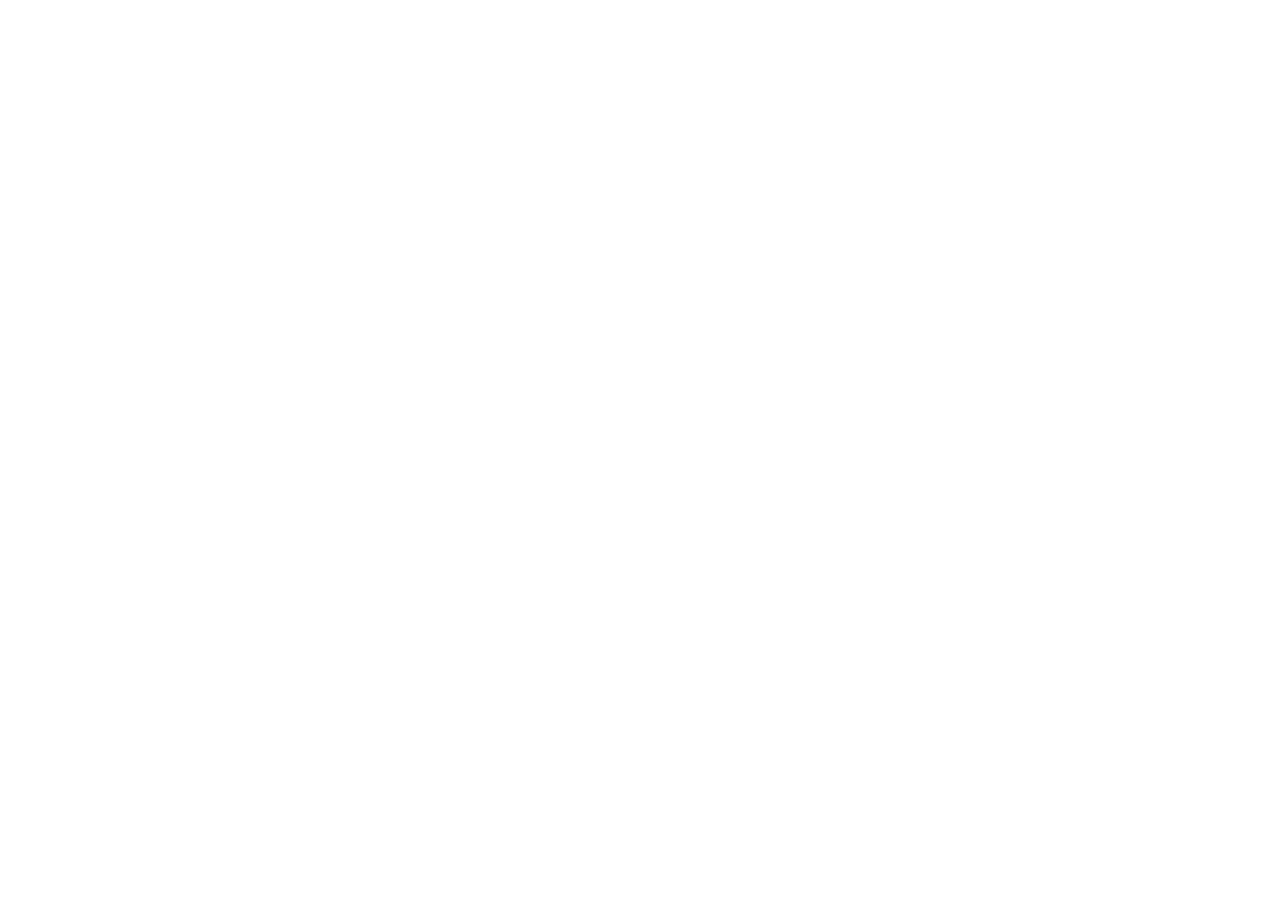
==== index.html @ 0c4cf664 "Created index.html and index.css" ====
<!DOCTYPE html>
<html lang="en">
<head>
    <meta charset="UTF-8">
    <meta name="viewport" content="width=device-width, initial-scale=1, shrink-to-fit=no">

    <link href="https://fonts.googleapis.com/css?family=Open+Sans&display=swap" rel="stylesheet">
    <link rel="stylesheet" href="css/index.css" />


    <title>Welcome to postit!</title>
</head>

<body>

</body>
</html>
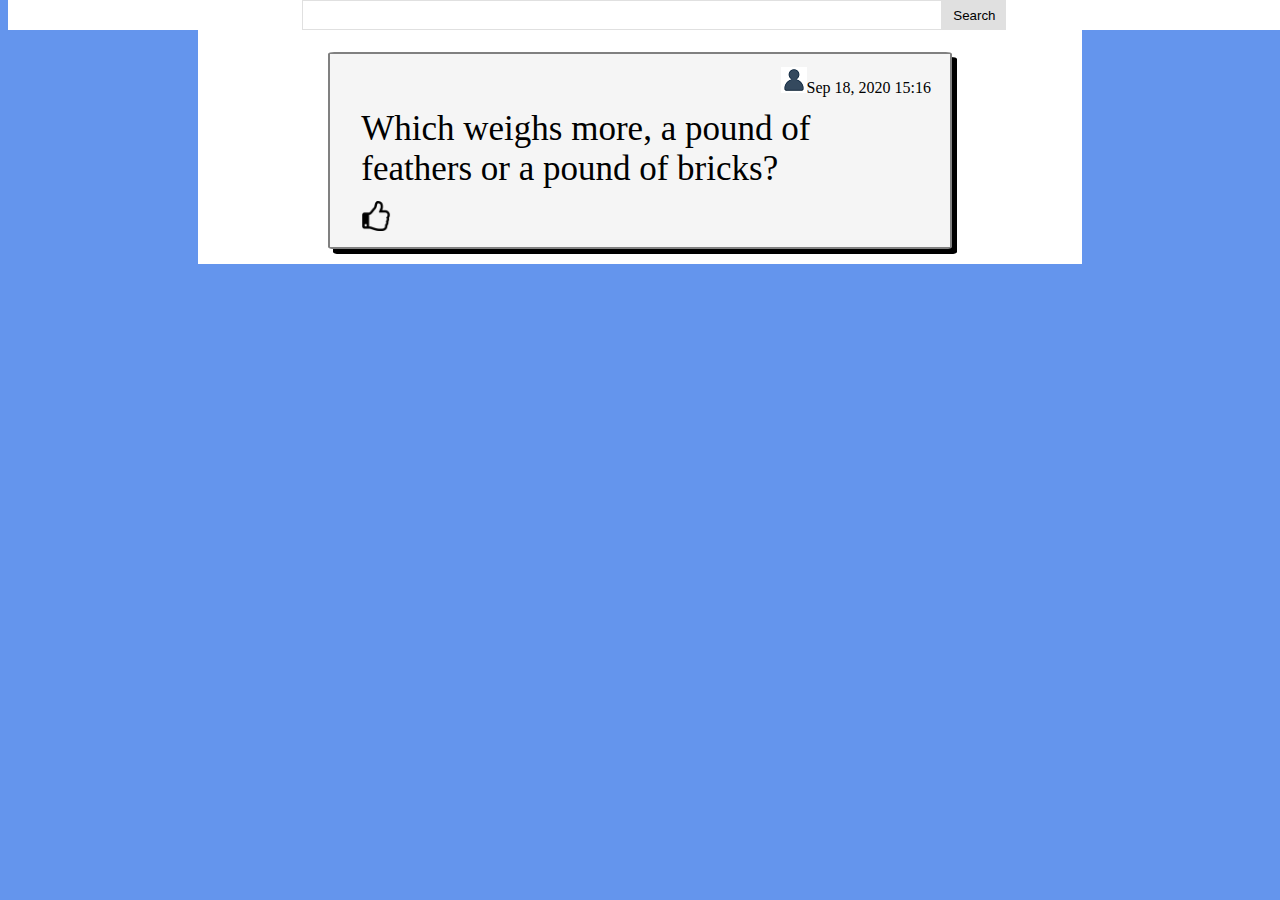
==== commit 5f6a7cd1: "index.css and index.html heavily edited" ====
--- a/index.html
+++ b/index.html
@@ -8,10 +8,27 @@
     <link rel="stylesheet" href="css/index.css" />
 
 
-    <title>Welcome to postit!</title>
+    <title>Postit!</title>
 </head>
 
 <body>
+    <header>
+        <nav>
+            <div class="search-container">
+                <input type="text"/><button>Search</button>
+            </div>
+        </nav>    
+    </header>
+    <div class="flex-container">
+        <div class="flex-box">
+            <div class="box_header" ><img src="css\user_icon.png">Sep 18, 2020 15:16</div>
+            <div class="box_content">Which weighs more, a pound of feathers or a pound of bricks?</div>
+            <div class="box_footer"><img src="css\thumbsup.png" height="5%" width="5%"></div>
+            
+        </div>
+        
+    </div> 
+    
 
 </body>
 </html>--- a/css/index.css
+++ b/css/index.css
@@ -0,0 +1,127 @@
+body{
+    background-color:cornflowerblue;
+}
+
+header {
+    position: fixed;
+
+    top: 0px;
+
+    width: 100%;
+}
+
+nav {
+    
+
+    display: flex;
+
+    background-color: white;
+
+    align-items: center;
+
+}
+
+nav div{
+
+    height: 30px;
+
+    flex-grow: 4;
+
+    padding: 0px;
+
+}
+nav div.search-container > input {
+
+    box-sizing: border-box;
+
+    height: 30px;
+
+    width: 50%;
+
+    margin-left: 23%;
+
+
+
+
+    padding: 5px;
+
+    border: 1px solid #e0e0e0;
+
+}
+nav div.search-container > button {
+
+    box-sizing: border-box;
+
+    height: 30px;
+
+    width: 5%;
+
+    margin: 0;
+
+
+    padding: 5px;
+
+    border: 1px solid #e0e0e0;
+
+    cursor: pointer;
+
+    background-color: #e0e0e0;
+
+}
+
+.flex-container {
+
+    
+    background-color: white;
+
+
+
+    width: 70%;
+    margin-left: 15%;
+    height: 100%;
+
+
+    display: flex;
+
+    flex-direction: column;
+    display:flex;
+    justify-content:center;
+    align-items:center;
+
+  }
+  .flex-box {
+    
+    background-color: whitesmoke;
+
+      width: 70%;
+    
+      margin-top: 5%;
+      margin-bottom: 15px;
+      border-width: 2px;
+      border-style: solid;
+      border-color: gray;
+      border-radius: 1%;
+      box-shadow:5px 5px;
+  }
+  .box_header {
+    margin-bottom: 2%;
+    margin-right: 3%;
+    margin-top: 2%;
+    text-align: right;
+    width: 97%;
+  }
+  .box_content {
+
+    width: 90%;
+
+    margin-left: 5%;
+    font-size: 35px;
+
+  }
+  .box_footer {
+    margin-bottom: 2%;
+    margin-left: 5%;
+    margin-top: 2%;
+    text-align: left;
+    width: 96%;
+  }
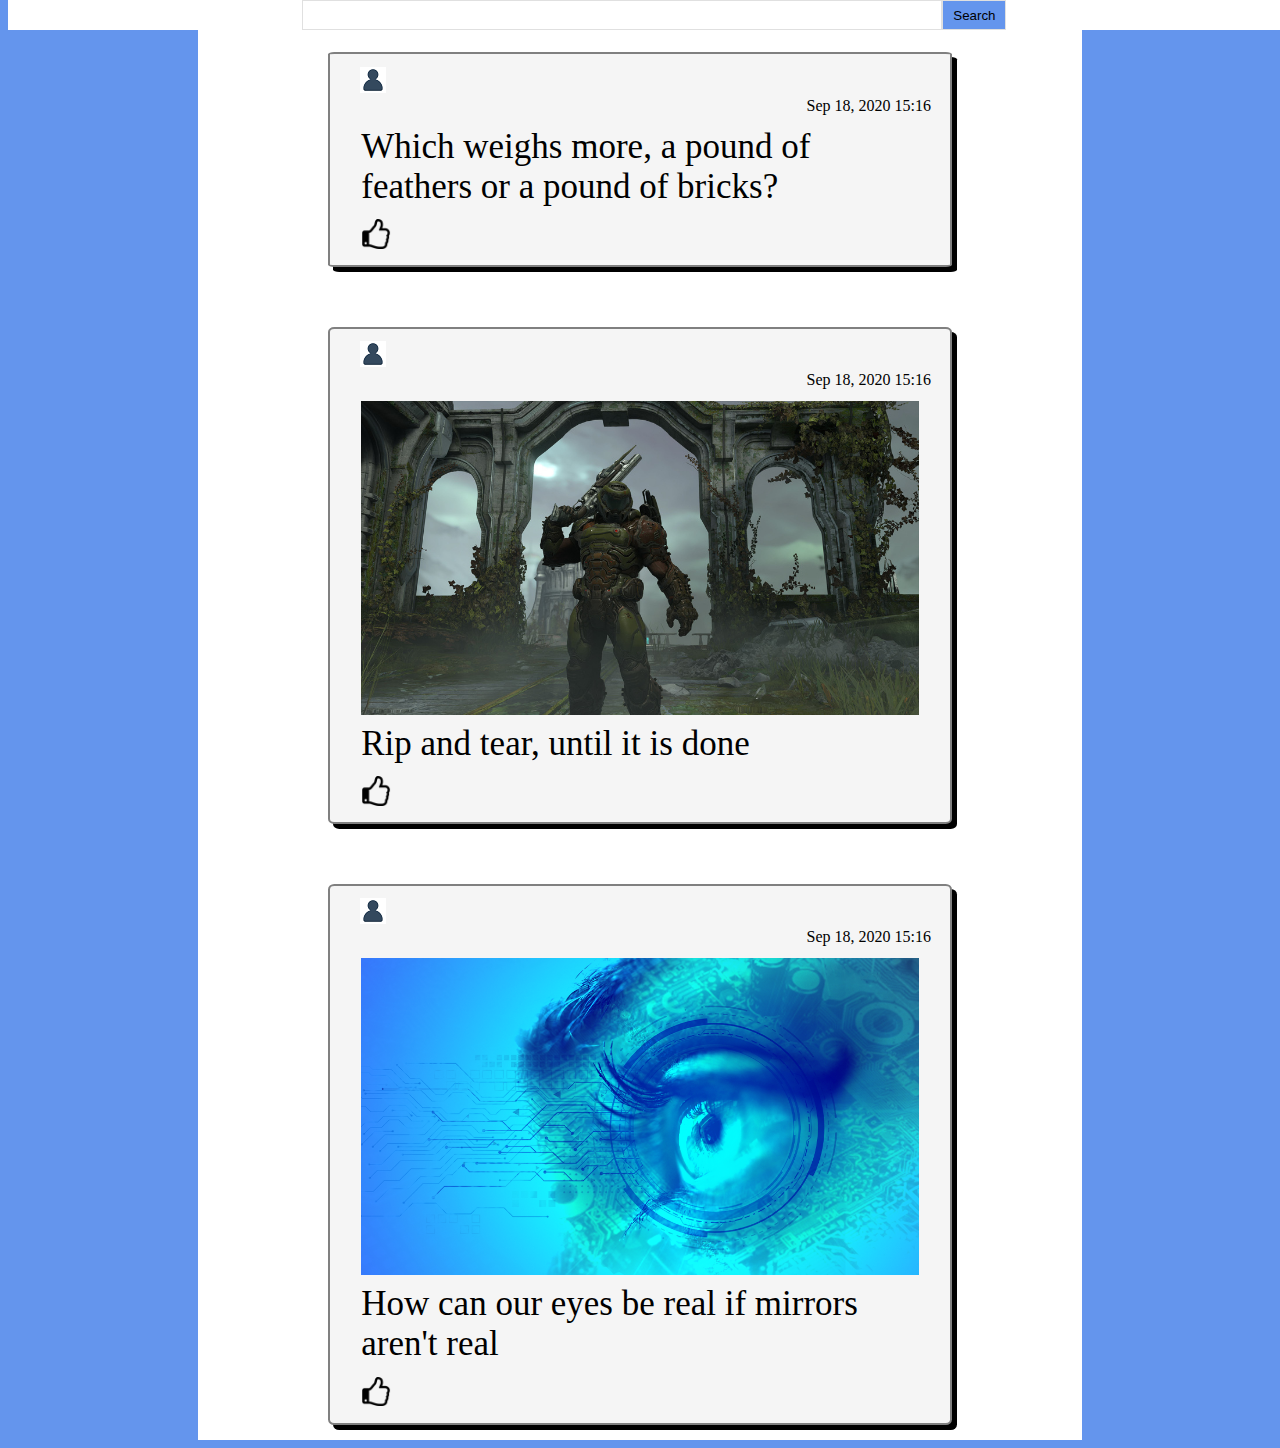
==== commit 6727c028: "made some changes to index.css" ====
--- a/index.html
+++ b/index.html
@@ -21,11 +21,30 @@
     </header>
     <div class="flex-container">
         <div class="flex-box">
-            <div class="box_header" ><img src="css\user_icon.png">Sep 18, 2020 15:16</div>
+            <div class="box_header" id>
+                <div class="box_header_image"><img src="css\user_icon.png" ></div>
+                <div class="box_header_text">Sep 18, 2020 15:16</div>
+            </div>
             <div class="box_content">Which weighs more, a pound of feathers or a pound of bricks?</div>
             <div class="box_footer"><img src="css\thumbsup.png" height="5%" width="5%"></div>
-            
         </div>
+        <div class="flex-box">
+            <div class="box_header" id>
+                <div class="box_header_image"><img src="css\user_icon.png" ></div>
+                <div class="box_header_text">Sep 18, 2020 15:16</div>
+            </div>
+            <div class="box_content"><img src="res\rip and tear.jpg" style="float:center;width:100%;height:100%;object-fit:cover;">Rip and tear, until it is done</div>
+            <div class="box_footer"><img src="css\thumbsup.png" height="5%" width="5%"></div>
+        </div>
+        <div class="flex-box">
+            <div class="box_header" id>
+                <div class="box_header_image"><img src="css\user_icon.png" ></div>
+                <div class="box_header_text">Sep 18, 2020 15:16</div>
+            </div>
+            <div class="box_content"><img src="res\stockimage.png" style="float:center;width:100%;height:100%;object-fit:cover;">How can our eyes be real if mirrors aren't real</div>
+            <div class="box_footer"><img src="css\thumbsup.png" height="5%" width="5%"></div>
+        </div>
+
         
     </div> 
     
--- a/css/index.css
+++ b/css/index.css
@@ -3,6 +3,9 @@
 }
 
 header {
+
+    flex-direction: row;
+
     position: fixed;
 
     top: 0px;
@@ -22,6 +25,8 @@
 }
 
 nav div{
+
+    flex: 1 2;
 
     height: 30px;
 
@@ -49,7 +54,6 @@
 
 }
 nav div.search-container > button {
-
     box-sizing: border-box;
 
     height: 30px;
@@ -65,27 +69,27 @@
 
     cursor: pointer;
 
-    background-color: #e0e0e0;
+    background-color: cornflowerblue;
 
 }
 
 .flex-container {
-
     
     background-color: white;
 
+    width: 70%;
 
+    margin-left: 15%;
 
-    width: 70%;
-    margin-left: 15%;
     height: 100%;
 
 
-    display: flex;
+    flex-direction: column;
 
-    flex-direction: column;
     display:flex;
+
     justify-content:center;
+
     align-items:center;
 
   }
@@ -93,35 +97,71 @@
     
     background-color: whitesmoke;
 
-      width: 70%;
-    
-      margin-top: 5%;
-      margin-bottom: 15px;
-      border-width: 2px;
-      border-style: solid;
-      border-color: gray;
-      border-radius: 1%;
-      box-shadow:5px 5px;
+    width: 70%;
+
+    margin-top: 5%;
+
+    margin-bottom: 15px;
+
+    border-width: 2px;
+
+    border-style: solid;
+
+    border-color: gray;
+
+    border-radius: 1%;
+
+    box-shadow:5px 5px;
   }
   .box_header {
+
+    flex-direction: row;
+    flex-basis: 20%;
+
     margin-bottom: 2%;
+
     margin-right: 3%;
+
     margin-top: 2%;
+
+    
+
+    width: 97%;
+  }
+  .box_header_image {
+      
+    margin-left: 5%;
+    flex: 2;
+    order: 1;
+
+  }
+  .box_header_text {
+    margin-left: 20%;
+    flex: 2;
+    order: 2;
+
     text-align: right;
-    width: 97%;
+
   }
   .box_content {
 
     width: 90%;
 
     margin-left: 5%;
+
     font-size: 35px;
 
   }
   .box_footer {
+
+
     margin-bottom: 2%;
+
     margin-left: 5%;
+
     margin-top: 2%;
+
     text-align: left;
+
     width: 96%;
   }
